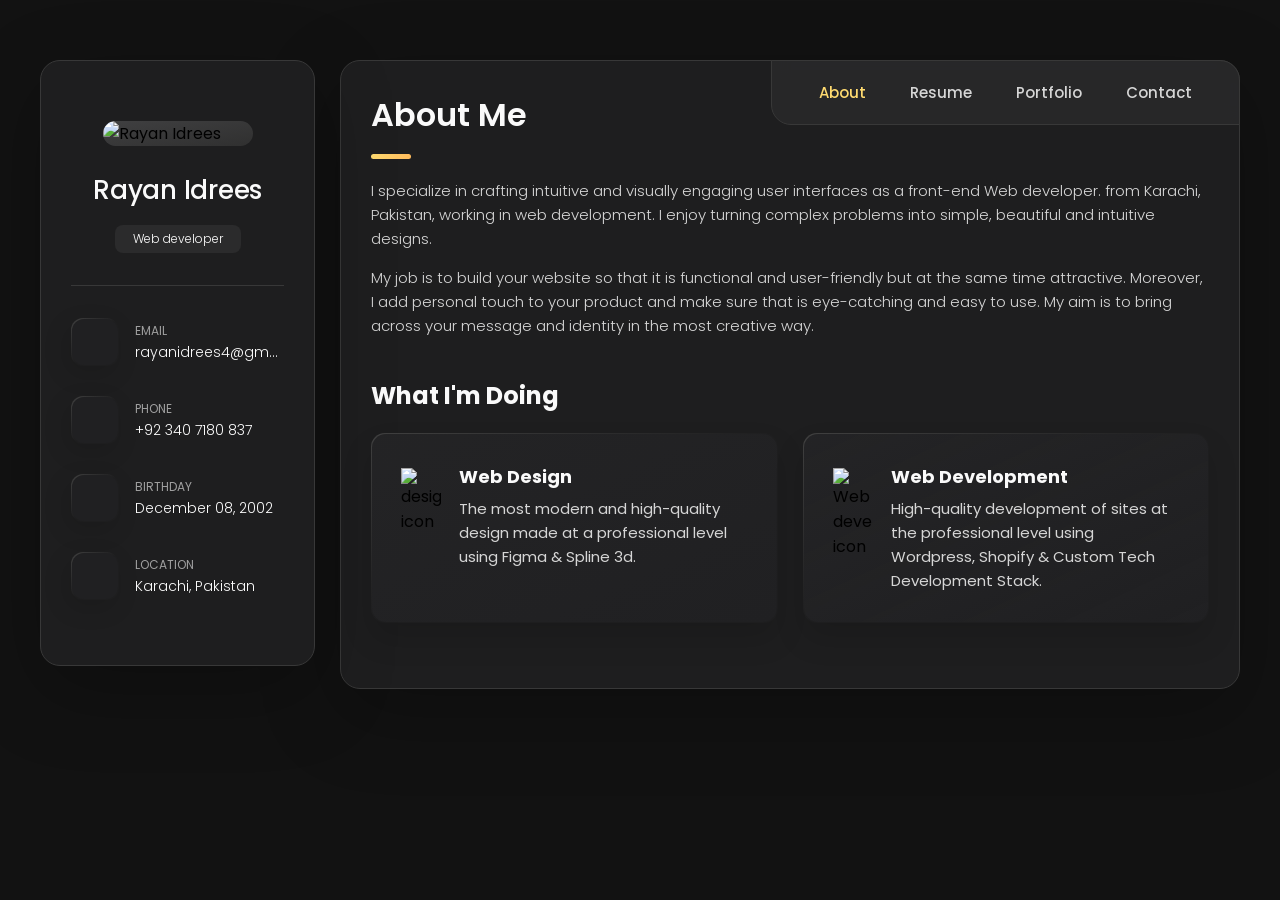
==== index.html @ e0f3e8d3 "first commit" ====
<!DOCTYPE html>
<html lang="en">

<head>
  <meta charset="UTF-8">
  <meta http-equiv="X-UA-Compatible" content="IE=edge">
  <meta name="viewport" content="width=device-width, initial-scale=1.0">
  <title>Rayan's Portfolio</title>

  <!--
    - favicon
  -->
  <link rel="shortcut icon" href="assets/images/logo.svg" type="image/x-icon">

  <!--
    - custom css link
  -->
  <link rel="stylesheet" href="./assets/css/style.css">

  <!--
    - google font link
  -->
  <link rel="preconnect" href="https://fonts.googleapis.com">
  <link rel="preconnect" href="https://fonts.gstatic.com" crossorigin>
  <link href="https://fonts.googleapis.com/css2?family=Poppins:wght@300;400;500;600&display=swap" rel="stylesheet">
</head>

<body>

  <!--
    - #MAIN
  -->

  <main>

    <!--
      - #SIDEBAR
    -->

    <aside class="sidebar" data-sidebar>

      <div class="sidebar-info">

        <figure class="avatar-box">
          <img src="portfolio-images/Profile.jpg" alt="Rayan Idrees" width="80">
        </figure>

        <div class="info-content">
          <h1 class="name" title="Richard hanrick">Rayan Idrees</h1>

          <p class="title">Web developer</p>
        </div>

        <button class="info_more-btn" data-sidebar-btn>
          <span>Show Contacts</span>

          <ion-icon name="chevron-down"></ion-icon>
        </button>

      </div>

      <div class="sidebar-info_more">

        <div class="separator"></div>

        <ul class="contacts-list">

          <li class="contact-item">

            <div class="icon-box">
              <ion-icon name="mail-outline"></ion-icon>
            </div>

            <div class="contact-info">
              <p class="contact-title">Email</p>

              <a href="mailto:rayanidrees4gmail.com" class="contact-link">rayanidrees4@gmail.com</a>
            </div>

          </li>

          <li class="contact-item">

            <div class="icon-box">
              <ion-icon name="phone-portrait-outline"></ion-icon>
            </div>

            <div class="contact-info">
              <p class="contact-title">Phone</p>

              <a href="tel:+923407180837" class="contact-link">+92 340 7180 837</a>
            </div>

          </li>

          <li class="contact-item">

            <div class="icon-box">
              <ion-icon name="calendar-outline"></ion-icon>
            </div>

            <div class="contact-info">
              <p class="contact-title">Birthday</p>

              <time datetime="2002-12-08">December 08, 2002</time>
            </div>

          </li>

          <li class="contact-item">

            <div class="icon-box">
              <ion-icon name="location-outline"></ion-icon>
            </div>

            <div class="contact-info">
              <p class="contact-title">Location</p>

              <address>Karachi, Pakistan</address>
            </div>

          </li>

        </ul>

        <div class="separator"></div>

        <ul class="social-list">

          <li class="social-item">
            <a href="www.linkedin.com/in/rayan-idrees-435a56219" class="social-link">
              <ion-icon name="logo-Linkedin"></ion-icon>
            </a>
          </li>

          <!-- <li class="social-item">
            <a href="#" class="social-link">
              <ion-icon name="logo-twitter"></ion-icon>
            </a>
          </li>

          <li class="social-item">
            <a href="#" class="social-link">
              <ion-icon name="logo-instagram"></ion-icon>
            </a>
          </li> -->

        </ul>

      </div>

    </aside>





    <!--
      - #main-content
    -->

    <div class="main-content">

      <!--
        - #NAVBAR
      -->

      <nav class="navbar">

        <ul class="navbar-list">

          <li class="navbar-item">
            <button class="navbar-link  active" data-nav-link>About</button>
          </li>

          <li class="navbar-item">
            <button class="navbar-link" data-nav-link>Resume</button>
          </li>

          <li class="navbar-item">
            <button class="navbar-link" data-nav-link>Portfolio</button>
          </li>

          <!-- <li class="navbar-item">
            <button class="navbar-link" data-nav-link>Blog</button>
          </li> -->

          <li class="navbar-item">
            <button class="navbar-link" data-nav-link>Contact</button>
          </li>

        </ul>

      </nav>





      <!--
        - #ABOUT
      -->

      <article class="about  active" data-page="about">

        <header>
          <h2 class="h2 article-title">About me</h2>
        </header>

        <section class="about-text">
          <p>
            I specialize in crafting intuitive and visually engaging user interfaces as a front-end Web developer. from Karachi, Pakistan, working in web development.
            I enjoy
            turning complex problems into simple, beautiful and intuitive designs.
          </p>

          <p>
            My job is to build your website so that it is functional and user-friendly but at the same time attractive.
            Moreover, I
            add personal touch to your product and make sure that is eye-catching and easy to use. My aim is to bring
            across your
            message and identity in the most creative way.
          </p>
        </section>


        <!--
          - service
        -->

        <section class="service">

          <h3 class="h3 service-title">What i'm doing</h3>

          <ul class="service-list">

            <li class="service-item">

              <div class="service-icon-box">
                <img src="./assets/images/icon-design.svg
                " alt="design icon" width="40">
              </div>

              <div class="service-content-box">
                <h4 class="h4 service-item-title">Web design</h4>

                <p class="service-item-text">
                  The most modern and high-quality design made at a professional level using Figma & Spline 3d.
                </p>
              </div>

            </li>

            <li class="service-item">

              <div class="service-icon-box">
                <img src="./assets/images/icon-dev.svg" alt="Web development icon" width="40">
              </div>

              <div class="service-content-box">
                <h4 class="h4 service-item-title">Web development</h4>

                <p class="service-item-text">
                  High-quality development of sites at the professional level using Wordpress, Shopify & Custom Tech Development Stack.
                </p>
              </div>

            </li>

            <li class="service-item" id="service-1">

              <div class="service-icon-box">
                <img src="./assets/images/icon-app.svg" alt="mobile app icon" width="40">
              </div>

              <div class="service-content-box">
                <h4 class="h4 service-item-title">Mobile apps</h4>

                <p class="service-item-text">
                  Professional development of applications for iOS and Android.
                </p>
              </div>

            </li>

            <li class="service-item" id="service-2">

              <div class="service-icon-box">
                <img src="./assets/images/icon-photo.svg" alt="camera icon" width="40">
              </div>

              <div class="service-content-box">
                <h4 class="h4 service-item-title">Photography</h4>

                <p class="service-item-text">
                  I make high-quality photos of any category at a professional level.
                </p>
              </div>

            </li>

          </ul>

        </section>


        <!--
          - testimonials
        -->

        <section class="testimonials" id="testimonials">

          <h3 class="h3 testimonials-title">Testimonials</h3>

          <ul class="testimonials-list has-scrollbar">

            <li class="testimonials-item">
              <div class="content-card" data-testimonials-item>

                <figure class="testimonials-avatar-box">
                  <img src="./assets/images/avatar-1.png" alt="Daniel lewis" width="60" data-testimonials-avatar>
                </figure>

                <h4 class="h4 testimonials-item-title" data-testimonials-title>Daniel lewis</h4>

                <div class="testimonials-text" data-testimonials-text>
                  <p>
                    Richard was hired to create a corporate identity. We were very pleased with the work done. She has a
                    lot of experience
                    and is very concerned about the needs of client. Lorem ipsum dolor sit amet, ullamcous cididt
                    consectetur adipiscing
                    elit, seds do et eiusmod tempor incididunt ut laborels dolore magnarels alia.
                  </p>
                </div>

              </div>
            </li>

            <li class="testimonials-item">
              <div class="content-card" data-testimonials-item>

                <figure class="testimonials-avatar-box">
                  <img src="./assets/images/avatar-2.png" alt="Jessica miller" width="60" data-testimonials-avatar>
                </figure>

                <h4 class="h4 testimonials-item-title" data-testimonials-title>Jessica miller</h4>

                <div class="testimonials-text" data-testimonials-text>
                  <p>
                    Richard was hired to create a corporate identity. We were very pleased with the work done. She has a
                    lot of experience
                    and is very concerned about the needs of client. Lorem ipsum dolor sit amet, ullamcous cididt
                    consectetur adipiscing
                    elit, seds do et eiusmod tempor incididunt ut laborels dolore magnarels alia.
                  </p>
                </div>

              </div>
            </li>

            <li class="testimonials-item">
              <div class="content-card" data-testimonials-item>

                <figure class="testimonials-avatar-box">
                  <img src="./assets/images/avatar-3.png" alt="Emily evans" width="60" data-testimonials-avatar>
                </figure>

                <h4 class="h4 testimonials-item-title" data-testimonials-title>Emily evans</h4>

                <div class="testimonials-text" data-testimonials-text>
                  <p>
                    Richard was hired to create a corporate identity. We were very pleased with the work done. She has a
                    lot of experience
                    and is very concerned about the needs of client. Lorem ipsum dolor sit amet, ullamcous cididt
                    consectetur adipiscing
                    elit, seds do et eiusmod tempor incididunt ut laborels dolore magnarels alia.
                  </p>
                </div>

              </div>
            </li>

            <li class="testimonials-item">
              <div class="content-card" data-testimonials-item>

                <figure class="testimonials-avatar-box">
                  <img src="./assets/images/avatar-4.png" alt="Henry william" width="60" data-testimonials-avatar>
                </figure>

                <h4 class="h4 testimonials-item-title" data-testimonials-title>Henry william</h4>

                <div class="testimonials-text" data-testimonials-text>
                  <p>
                    Richard was hired to create a corporate identity. We were very pleased with the work done. She has a
                    lot of experience
                    and is very concerned about the needs of client. Lorem ipsum dolor sit amet, ullamcous cididt
                    consectetur adipiscing
                    elit, seds do et eiusmod tempor incididunt ut laborels dolore magnarels alia.
                  </p>
                </div>

              </div>
            </li>

          </ul>

        </section>


        <!--
          - testimonials modal
        -->

        <div class="modal-container" data-modal-container>

          <div class="overlay" data-overlay></div>

          <section class="testimonials-modal">

            <button class="modal-close-btn" data-modal-close-btn>
              <ion-icon name="close-outline"></ion-icon>
            </button>

            <div class="modal-img-wrapper">
              <figure class="modal-avatar-box">
                <img src="./assets/images/avatar-1.png" alt="Daniel lewis" width="80" data-modal-img>
              </figure>

              <img src="./assets/images/icon-quote.svg" alt="quote icon">
            </div>

            <div class="modal-content">

              <h4 class="h3 modal-title" data-modal-title>Daniel lewis</h4>

              <time datetime="2021-06-14">14 June, 2021</time>

              <div data-modal-text>
                <p>
                  Richard was hired to create a corporate identity. We were very pleased with the work done. She has a
                  lot of experience
                  and is very concerned about the needs of client. Lorem ipsum dolor sit amet, ullamcous cididt
                  consectetur adipiscing
                  elit, seds do et eiusmod tempor incididunt ut laborels dolore magnarels alia.
                </p>
              </div>

            </div>

          </section>

        </div>


        <!--
          - clients
        -->

        <section class="clients" id="clients">

          <h3 class="h3 clients-title">Clients</h3>

          <ul class="clients-list has-scrollbar">

            <li class="clients-item">
              <a href="#">
                <img src="./assets/images/logo-1-color.png" alt="client logo">
              </a>
            </li>

            <li class="clients-item">
              <a href="#">
                <img src="./assets/images/logo-2-color.png" alt="client logo">
              </a>
            </li>

            <li class="clients-item">
              <a href="#">
                <img src="./assets/images/logo-3-color.png" alt="client logo">
              </a>
            </li>

            <li class="clients-item">
              <a href="#">
                <img src="./assets/images/logo-4-color.png" alt="client logo">
              </a>
            </li>

            <li class="clients-item">
              <a href="#">
                <img src="./assets/images/logo-5-color.png" alt="client logo">
              </a>
            </li>

            <li class="clients-item">
              <a href="#">
                <img src="./assets/images/logo-6-color.png" alt="client logo">
              </a>
            </li>

          </ul>

        </section>

      </article>





      <!--
        - #RESUME
      -->

      <article class="resume" data-page="resume">

        <header>
          <h2 class="h2 article-title">Resume</h2>
        </header>

        <section class="timeline">

          <div class="title-wrapper">
            <div class="icon-box">
              <ion-icon name="book-outline"></ion-icon>
            </div>

            <h3 class="h3">Education</h3>
          </div>

          <ol class="timeline-list">

            <li class="timeline-item">

              <h4 class="h4 timeline-item-title">Aligarh Institute of Technology</h4>

              <span>2020 — 2023</span>

              <p class="timeline-text">
                Associate Degree in Software Engineering
              </p>

            </li>

            <li class="timeline-item">

              <h4 class="h4 timeline-item-title">Smart College</h4>

              <span>2017 — 2019</span>

              <p class="timeline-text">
                Intermediate in Engineering
              </p>

            </li>

         

          </ol>

        </section>

        <section class="timeline">

          <div class="title-wrapper">
            <div class="icon-box">
              <ion-icon name="book-outline"></ion-icon>
            </div>

            <h3 class="h3">Experience</h3>
          </div>

          <ol class="timeline-list">

            <li class="timeline-item">

              <h4 class="h4 timeline-item-title">Zonetiks | Wordpress Developer</h4>

              <span>2023 — Present</span>

              <p class="timeline-text">
                Acquired proficiency in WordPress & SEO <br/>
                Functionality and maintain high-quality standards. <br/>
                Ensure websites are mobile-friendly <br/>
                Optimize website speed and performance
              </p>

            </li>

            <li class="timeline-item">

              <h4 class="h4 timeline-item-title">Lime Software Logics | Front End Developer</h4>

              <span>2023 — 2023</span>

              <p class="timeline-text">
                Acquired proficiency in WordPress and Elementor. <br/>
                Collaborated closely with the QA team to verify website <br/>
                functionality and maintain high-quality standards. <br/>
                Worked with dynamic and diverse development team
              </p>

            </li>

            <li class="timeline-item">

              <h4 class="h4 timeline-item-title">Saazsol | Front End Developer</h4>

              <span>2022 — 2023</span>

              <p class="timeline-text">
                Worked alongside a talented team to develop visually  <br/>
                captivating and intuitive websites and applications.  <br/>
                Transformed designs into streamlined, high-performance  <br/>
                code using HTML, CSS, JavaScript, and necessary
                frameworks/libraries to expedite production.
              </p>

            </li>

          </ol>

        </section>

        <section class="skill">

          <h3 class="h3 skills-title">My skills</h3>

          <ul class="skills-list content-card">

         


            <li class="skills-item">

              <div class="title-wrapper">
                <h5 class="h5">Custom Development</h5>
                <data value="70">70%</data>
              </div>

              <div class="skill-progress-bg">
                <div class="skill-progress-fill" style="width: 70%;"></div>
              </div>

            </li>

            <li class="skills-item">

              <div class="title-wrapper">
                <h5 class="h5">WordPress</h5>
                <data value="90">90%</data>
              </div>

              <div class="skill-progress-bg">
                <div class="skill-progress-fill" style="width: 90%;"></div>
              </div>

            </li>

            <li class="skills-item">

              <div class="title-wrapper">
                <h5 class="h5">Web design</h5>
                <data value="80">80%</data>
              </div>

              <div class="skill-progress-bg">
                <div class="skill-progress-fill" style="width: 80%;"></div>
              </div>

            </li>

          </ul>

        </section>

      </article>





      <!--
        - #PORTFOLIO
      -->

      <article class="portfolio" data-page="portfolio">

        <header>
          <h2 class="h2 article-title">Portfolio</h2>
        </header>

        <section class="projects">

          <ul class="filter-list">

            <li class="filter-item">
              <button  data-filter-btn>All</button>
            </li>

            <li class="filter-item">
              <button data-filter-btn>Web design</button>
            </li>

            <li class="filter-item">
              <button data-filter-btn>Game development</button>
            </li>

            <li class="filter-item">
              <button class="active" data-filter-btn>Web development</button>
            </li>

          </ul>

          <div class="filter-select-box">

            <button class="filter-select" data-select>

              <div class="select-value" data-selecct-value>Select category</div>

              <div class="select-icon">
                <ion-icon name="chevron-down"></ion-icon>
              </div>

            </button>

            <ul class="select-list">

              <li class="select-item">
                <button data-select-item>All</button>
              </li>

              <li class="select-item">
                <button data-select-item>Web design</button>
              </li>

              <li class="select-item">
                <button data-select-item>Game development</button>
              </li>

              <li class="select-item">
                <button data-select-item>Web development</button>
              </li>

            </ul>

          </div>

          <ul class="project-list">

            <li class="project-item  active" data-filter-item data-category="web development">
              <a href="https://nexhome.ae/">

                <figure class="project-img">
                  <div class="project-item-icon-box">
                    <ion-icon name="eye-outline"></ion-icon>
                  </div>

                  <img src="portfolio-images/Nexhome.png" alt="Real Estate" loading="lazy">
                </figure>

                <h3 class="project-title">Nex Home</h3>

                <p class="project-category">Web development</p>

              </a>
            </li>

            <li class="project-item  active" data-filter-item data-category="web development">
              <a href="https://www.whyislam.org">

                <figure class="project-img">
                  <div class="project-item-icon-box">
                    <ion-icon name="eye-outline"></ion-icon>
                  </div>

                  <img src="portfolio-images/WhyIslam.png" alt="Why Islam" loading="lazy">
                </figure>

                <h3 class="project-title">WhyIslam</h3>

                <p class="project-category">Web development</p>

              </a>
            </li>

            <li class="project-item  active" data-filter-item data-category="web development">
              <a href="https://bestechme.com/">

                <figure class="project-img">
                  <div class="project-item-icon-box">
                    <ion-icon name="eye-outline"></ion-icon>
                  </div>

                  <img src="portfolio-images/Bestechme.png" alt="Import Export" loading="lazy">
                </figure>

                <h3 class="project-title">Bestechme</h3>

                <p class="project-category">Web development</p>

              </a>
            </li>

            <li class="project-item  active" data-filter-item data-category="web development">
              <a href="https://sentiahealthcare.com.au/">

                <figure class="project-img">
                  <div class="project-item-icon-box">
                    <ion-icon name="eye-outline"></ion-icon>
                  </div>

                  <img src="portfolio-images/SentiaHealthCare.png" alt="Health Care" loading="lazy">
                </figure>

                <h3 class="project-title">SentiaHealthCare</h3>

                <p class="project-category">Web development</p>

              </a>
            </li>

            
            <li class="project-item  active" data-filter-item data-category="web development">
              <a href="https://whitecoraloffshore.ca/">

                <figure class="project-img">
                  <div class="project-item-icon-box">
                    <ion-icon name="eye-outline"></ion-icon>
                  </div>

                  <img src="portfolio-images/WhiteCoralOffShore.png" alt="Ship" loading="lazy">
                </figure>

                <h3 class="project-title">WhiteCoralOffShore</h3>

                <p class="project-category">Web development</p>

              </a>
            </li>




            <li class="project-item  active" data-filter-item data-category="web development">
              <a href="https://www.losco.mx/">

                <figure class="project-img">
                  <div class="project-item-icon-box">
                    <ion-icon name="eye-outline"></ion-icon>
                  </div>

                  <img src="portfolio-images/Losco.png" alt="Construction" loading="lazy">
                </figure>

                <h3 class="project-title">Losco Construction</h3>

                <p class="project-category">Web development</p>

              </a>
            </li>

            <li class="project-item  active" data-filter-item data-category="web development">
              <a href="https://vigiliaglobal.com">

                <figure class="project-img">
                  <div class="project-item-icon-box">
                    <ion-icon name="eye-outline"></ion-icon>
                  </div>

                  <img src="portfolio-images/VigiliaGlobal.png" alt="Security" loading="lazy">
                </figure>

                <h3 class="project-title">Vigilia Global</h3>

                <p class="project-category">Web developement</p>

              </a>
            </li>

            <li class="project-item  active" data-filter-item data-category="web development">
              <a href="https://try1.ca/">

                <figure class="project-img">
                  <div class="project-item-icon-box">
                    <ion-icon name="eye-outline"></ion-icon>
                  </div>

                  <img src="portfolio-images/Try1.png" alt="Car Rental" loading="lazy">
                </figure>

                <h3 class="project-title">Try1 Rental</h3>

                <p class="project-category">Web developement</p>

              </a>
            </li>

            <li class="project-item  active" data-filter-item data-category="web development">
              <a href="https://sageaccountant.com.au/">

                <figure class="project-img">
                  <div class="project-item-icon-box">
                    <ion-icon name="eye-outline"></ion-icon>
                  </div>

                  <img src="portfolio-images/SageAccountant.png" alt="Accountant" loading="lazy">
                </figure>

                <h3 class="project-title">SageAccountant</h3>

                <p class="project-category">Web developement</p>

              </a>
            </li>

            <li class="project-item  active" data-filter-item data-category="web development">
              <a href="https://sageaccountant.com.au/">

                <figure class="project-img">
                  <div class="project-item-icon-box">
                    <ion-icon name="eye-outline"></ion-icon>
                  </div>

                  <img src="portfolio-images/SageAccountant.png" alt="Accountant" loading="lazy">
                </figure>

                <h3 class="project-title">SageAccountant</h3>

                <p class="project-category">Web developement</p>

              </a>
            </li>

            <li class="project-item" data-filter-item data-category="game development">
              <a href="#">

                <figure class="project-img">
                  <div class="project-item-icon-box">
                    <ion-icon name="eye-outline"></ion-icon>
                  </div>

                  <img src="portfolio-images/Pacman.png" alt="Construction" loading="lazy">
                </figure>

                <h3 class="project-title">Pokemon</h3>

                <p class="project-category">Game Development</p>

              </a>
            </li>



            <li class="project-item  " data-filter-item data-category="web design">
              <a href="https://www.figma.com/design/BP6tUWJ20KIRo860Ws5VWV/LOSCO-Website-Delivery?node-id=0-1&t=pmrFkaRk0PMYDcnE-1">

                <figure class="project-img">
                  <div class="project-item-icon-box">
                    <ion-icon name="eye-outline"></ion-icon>
                  </div>

                  <img src="portfolio-images/Losco.png" alt="Construction" loading="lazy">
                </figure>

                <h3 class="project-title">Losco Construction</h3>

                <p class="project-category">Web design</p>

              </a>
            </li>

            <li class="project-item  " data-filter-item data-category="web design">
              <a href="https://www.figma.com/design/MzNbGiRIUFI4uLqESOeqpR/Nexhome?node-id=0-1&t=xyGLNqeL2njmG1k6-1">

                <figure class="project-img">
                  <div class="project-item-icon-box">
                    <ion-icon name="eye-outline"></ion-icon>
                  </div>

                  <img src="portfolio-images/Nexhome.png" alt="nexhome" loading="lazy">
                </figure>

                <h3 class="project-title">Nex Home</h3>

                <p class="project-category">Web design</p>

              </a>
            </li>
            
            <li class="project-item  " data-filter-item data-category="web design">
              <a href="https://www.figma.com/design/eq0nZEd9q94JBDRDPchfcn/skin-care?node-id=0-1&t=7MlUJvxGSeiYOE7c-1">

                <figure class="project-img">
                  <div class="project-item-icon-box">
                    <ion-icon name="eye-outline"></ion-icon>
                  </div>

                  <img src="portfolio-images/SkinCare.png" alt="SkinCare" loading="lazy">
                </figure>

                <h3 class="project-title">Skin Care</h3>

                <p class="project-category">Web design</p>

              </a>
            </li>

          


          </ul>

        </section>

      </article>





      <!--
        - #BLOG
      -->

      <!-- <article class="blog" data-page="blog">

        <header>
          <h2 class="h2 article-title">Blog</h2>
        </header>

        <section class="blog-posts">

          <ul class="blog-posts-list">

            <li class="blog-post-item">
              <a href="#">

                <figure class="blog-banner-box">
                  <img src="./assets/images/blog-1.jpg" alt="Design conferences in 2022" loading="lazy">
                </figure>

                <div class="blog-content">

                  <div class="blog-meta">
                    <p class="blog-category">Design</p>

                    <span class="dot"></span>

                    <time datetime="2022-02-23">Fab 23, 2022</time>
                  </div>

                  <h3 class="h3 blog-item-title">Design conferences in 2022</h3>

                  <p class="blog-text">
                    Veritatis et quasi architecto beatae vitae dicta sunt, explicabo.
                  </p>

                </div>

              </a>
            </li>

            <li class="blog-post-item">
              <a href="#">

                <figure class="blog-banner-box">
                  <img src="./assets/images/blog-2.jpg" alt="Best fonts every designer" loading="lazy">
                </figure>

                <div class="blog-content">

                  <div class="blog-meta">
                    <p class="blog-category">Design</p>

                    <span class="dot"></span>

                    <time datetime="2022-02-23">Fab 23, 2022</time>
                  </div>

                  <h3 class="h3 blog-item-title">Best fonts every designer</h3>

                  <p class="blog-text">
                    Sed ut perspiciatis, nam libero tempore, cum soluta nobis est eligendi.
                  </p>

                </div>

              </a>
            </li>

            <li class="blog-post-item">
              <a href="#">

                <figure class="blog-banner-box">
                  <img src="./assets/images/blog-3.jpg" alt="Design digest #80" loading="lazy">
                </figure>

                <div class="blog-content">

                  <div class="blog-meta">
                    <p class="blog-category">Design</p>

                    <span class="dot"></span>

                    <time datetime="2022-02-23">Fab 23, 2022</time>
                  </div>

                  <h3 class="h3 blog-item-title">Design digest #80</h3>

                  <p class="blog-text">
                    Excepteur sint occaecat cupidatat no proident, quis nostrum exercitationem ullam corporis suscipit.
                  </p>

                </div>

              </a>
            </li>

            <li class="blog-post-item">
              <a href="#">

                <figure class="blog-banner-box">
                  <img src="./assets/images/blog-4.jpg" alt="UI interactions of the week" loading="lazy">
                </figure>

                <div class="blog-content">

                  <div class="blog-meta">
                    <p class="blog-category">Design</p>

                    <span class="dot"></span>

                    <time datetime="2022-02-23">Fab 23, 2022</time>
                  </div>

                  <h3 class="h3 blog-item-title">UI interactions of the week</h3>

                  <p class="blog-text">
                    Enim ad minim veniam, consectetur adipiscing elit, quis nostrud exercitation ullamco laboris nisi.
                  </p>

                </div>

              </a>
            </li>

            <li class="blog-post-item">
              <a href="#">

                <figure class="blog-banner-box">
                  <img src="./assets/images/blog-5.jpg" alt="The forgotten art of spacing" loading="lazy">
                </figure>

                <div class="blog-content">

                  <div class="blog-meta">
                    <p class="blog-category">Design</p>

                    <span class="dot"></span>

                    <time datetime="2022-02-23">Fab 23, 2022</time>
                  </div>

                  <h3 class="h3 blog-item-title">The forgotten art of spacing</h3>

                  <p class="blog-text">
                    Maxime placeat, sed do eiusmod tempor incididunt ut labore et dolore magna aliqua.
                  </p>

                </div>

              </a>
            </li>

            <li class="blog-post-item">
              <a href="#">

                <figure class="blog-banner-box">
                  <img src="./assets/images/blog-6.jpg" alt="Design digest #79" loading="lazy">
                </figure>

                <div class="blog-content">

                  <div class="blog-meta">
                    <p class="blog-category">Design</p>

                    <span class="dot"></span>

                    <time datetime="2022-02-23">Fab 23, 2022</time>
                  </div>

                  <h3 class="h3 blog-item-title">Design digest #79</h3>

                  <p class="blog-text">
                    Optio cumque nihil impedit uo minus quod maxime placeat, velit esse cillum.
                  </p>

                </div>

              </a>
            </li>

          </ul>

        </section>

      </article> -->





      <!--
        - #CONTACT
      -->

      <article class="contact" data-page="contact">

        <header>
          <h2 class="h2 article-title">Contact</h2>
        </header>

        <section class="mapbox" data-mapbox>
          <figure>
            <iframe
              src="https://maps.google.com/maps?width=400&amp;height=300&amp;hl=en&amp;q=Gulistan%20e%20jauhar%20block-17,%20Pakistan%20+(My%20Business%20Name)&amp;t=&amp;z=14&amp;ie=UTF8&amp;iwloc=B&amp;output=embed"
              width="400" height="300" loading="lazy"></iframe>
          </figure>
          
        </section>

        <section class="contact-form">

          <h3 class="h3 form-title">Contact Form</h3>

          <form action="#" class="form" data-form>

            <div class="input-wrapper">
              <input type="text" name="fullname" class="form-input" placeholder="Full name" required data-form-input>

              <input type="email" name="email" class="form-input" placeholder="Email address" required data-form-input>
            </div>

            <textarea name="message" class="form-input" placeholder="Your Message" required data-form-input></textarea>

            <button class="form-btn" type="submit" disabled data-form-btn>
              <ion-icon name="paper-plane"></ion-icon>
              <span>Send Message</span>
            </button>

          </form>

        </section>

      </article>

    </div>

  </main>






  <!--
    - custom js link
  -->
  <script src="./assets/js/script.js"></script>

  <!--
    - ionicon link
  -->
  <script type="module" src="https://unpkg.com/ionicons@5.5.2/dist/ionicons/ionicons.esm.js"></script>
  <script nomodule src="https://unpkg.com/ionicons@5.5.2/dist/ionicons/ionicons.js"></script>

</body>

</html>
---- assets/css/style.css ----
/*-----------------------------------*\
  #style.css
\*-----------------------------------*/


/**
 * copyright 2022 @codewithsadee
 */





/*-----------------------------------*\
  #CUSTOM PROPERTY
\*-----------------------------------*/

:root {

  /**
   * colors
   */

  /* gradient */

  --bg-gradient-onyx: linear-gradient(
    to bottom right, 
    hsl(240, 1%, 25%) 3%, 
    hsl(0, 0%, 19%) 97%
  );
  --bg-gradient-jet: linear-gradient(
    to bottom right, 
    hsla(240, 1%, 18%, 0.251) 0%, 
    hsla(240, 2%, 11%, 0) 100%
  ), hsl(240, 2%, 13%);
  --bg-gradient-yellow-1: linear-gradient(
    to bottom right, 
    hsl(45, 100%, 71%) 0%, 
    hsla(36, 100%, 69%, 0) 50%
  );
  --bg-gradient-yellow-2: linear-gradient(
    135deg, 
    hsla(45, 100%, 71%, 0.251) 0%, 
    hsla(35, 100%, 68%, 0) 59.86%
  ), hsl(240, 2%, 13%);
  --border-gradient-onyx: linear-gradient(
    to bottom right, 
    hsl(0, 0%, 25%) 0%, 
    hsla(0, 0%, 25%, 0) 50%
  );
  --text-gradient-yellow: linear-gradient(
    to right, 
    hsl(45, 100%, 72%), 
    hsl(35, 100%, 68%)
  );

  /* solid */

  --jet: hsl(0, 0%, 22%);
  --onyx: hsl(240, 1%, 17%);
  --eerie-black-1: hsl(240, 2%, 13%);
  --eerie-black-2: hsl(240, 2%, 12%);
  --smoky-black: hsl(0, 0%, 7%);
  --white-1: hsl(0, 0%, 100%);
  --white-2: hsl(0, 0%, 98%);
  --orange-yellow-crayola: hsl(45, 100%, 72%);
  --vegas-gold: hsl(45, 54%, 58%);
  --light-gray: hsl(0, 0%, 84%);
  --light-gray-70: hsla(0, 0%, 84%, 0.7);
  --bittersweet-shimmer: hsl(0, 43%, 51%);

  /**
   * typography
   */

  /* font-family */
  --ff-poppins: 'Poppins', sans-serif;

  /* font-size */
  --fs-1: 24px;
  --fs-2: 18px;
  --fs-3: 17px;
  --fs-4: 16px;
  --fs-5: 15px;
  --fs-6: 14px;
  --fs-7: 13px;
  --fs-8: 11px;

  /* font-weight */
  --fw-300: 300;
  --fw-400: 400;
  --fw-500: 500;
  --fw-600: 600;

  /**
   * shadow
   */
  
  --shadow-1: -4px 8px 24px hsla(0, 0%, 0%, 0.25);
  --shadow-2: 0 16px 30px hsla(0, 0%, 0%, 0.25);
  --shadow-3: 0 16px 40px hsla(0, 0%, 0%, 0.25);
  --shadow-4: 0 25px 50px hsla(0, 0%, 0%, 0.15);
  --shadow-5: 0 24px 80px hsla(0, 0%, 0%, 0.25);

  /**
   * transition
   */

  --transition-1: 0.25s ease;
  --transition-2: 0.5s ease-in-out;

}





/*-----------------------------------*\
  #RESET
\*-----------------------------------*/

*, *::before, *::after {
  margin: 0;
  padding: 0;
  box-sizing: border-box;
}

a { text-decoration: none; }

li { list-style: none; }

img, ion-icon, a, button, time, span { display: block; }

button {
  font: inherit;
  background: none;
  border: none;
  text-align: left;
  cursor: pointer;
}

input, textarea {
  display: block;
  width: 100%;
  background: none;
  font: inherit;
}

::selection {
  background: var(--orange-yellow-crayola);
  color: var(--smoky-black);
}

:focus { outline-color: var(--orange-yellow-crayola); }

html { font-family: var(--ff-poppins); }

body { background: var(--smoky-black); }





/*-----------------------------------*\
  #REUSED STYLE
\*-----------------------------------*/

.sidebar,
article {
  background: var(--eerie-black-2);
  border: 1px solid var(--jet);
  border-radius: 20px;
  padding: 15px;
  box-shadow: var(--shadow-1);
  z-index: 1;
}

.separator {
  width: 100%;
  height: 1px;
  background: var(--jet);
  margin: 16px 0;
}

.icon-box {
  position: relative;
  background: var(--border-gradient-onyx);
  width: 30px;
  height: 30px;
  border-radius: 8px;
  display: flex;
  justify-content: center;
  align-items: center;
  font-size: 16px;
  color: var(--orange-yellow-crayola);
  box-shadow: var(--shadow-1);
  z-index: 1;
}

.icon-box::before {
  content: "";
  position: absolute;
  inset: 1px;
  background: var(--eerie-black-1);
  border-radius: inherit;
  z-index: -1;
}

.icon-box ion-icon { --ionicon-stroke-width: 35px; }

article { display: none; }

article.active {
  display: block;
  animation: fade 0.5s ease backwards;
}

@keyframes fade {
  0% { opacity: 0; }
  100% { opacity: 1; }
}

.h2,
.h3,
.h4,
.h5 {
  color: var(--white-2);
  text-transform: capitalize;
}

.h2 { font-size: var(--fs-1); }

.h3 { font-size: var(--fs-2); }

.h4 { font-size: var(--fs-4); }

.h5 {
  font-size: var(--fs-7);
  font-weight: var(--fw-500);
}

.article-title {
  position: relative;
  padding-bottom: 7px;
}

.article-title::after {
  content: "";
  position: absolute;
  bottom: 0;
  left: 0;
  width: 30px;
  height: 3px;
  background: var(--text-gradient-yellow);
  border-radius: 3px;
}

.has-scrollbar::-webkit-scrollbar {
  width: 5px; /* for vertical scrollbar */
  height: 5px; /* for horizontal scrollbar */
}

.has-scrollbar::-webkit-scrollbar-track {
  background: var(--onyx);
  border-radius: 5px;
}

.has-scrollbar::-webkit-scrollbar-thumb {
  background: var(--orange-yellow-crayola);
  border-radius: 5px;
}

.has-scrollbar::-webkit-scrollbar-button { width: 20px; }

.content-card {
  position: relative;
  background: var(--border-gradient-onyx);
  padding: 15px;
  padding-top: 45px;
  border-radius: 14px;
  box-shadow: var(--shadow-2);
  cursor: pointer;
  z-index: 1;
}

.content-card::before {
  content: "";
  position: absolute;
  inset: 1px;
  background: var(--bg-gradient-jet);
  border-radius: inherit;
  z-index: -1;
}





/*-----------------------------------*\
  #MAIN
\*-----------------------------------*/

main {
  margin: 15px 12px;
  margin-bottom: 75px;
  min-width: 259px;
}





/*-----------------------------------*\
  #SIDEBAR
\*-----------------------------------*/

.sidebar {
  margin-bottom: 15px;
  max-height: 112px;
  overflow: hidden;
  transition: var(--transition-2);
}

.sidebar.active { max-height: 405px; }

.sidebar-info {
  position: relative;
  display: flex;
  justify-content: flex-start;
  align-items: center;
  gap: 15px;
}

.avatar-box {
  background: var(--bg-gradient-onyx);
  border-radius: 20px;
}

.info-content .name {
  color: var(--white-2);
  font-size: var(--fs-3);
  font-weight: var(--fw-500);
  letter-spacing: -0.25px;
  margin-bottom: 10px;
}

.info-content .title {
  color: var(--white-1);
  background: var(--onyx);
  font-size: var(--fs-8);
  font-weight: var(--fw-300);
  width: max-content;
  padding: 3px 12px;
  border-radius: 8px;
}

.info_more-btn {
  position: absolute;
  top: -15px;
  right: -15px;
  border-radius: 0 15px;
  font-size: 13px;
  color: var(--orange-yellow-crayola);
  background: var(--border-gradient-onyx);
  padding: 10px;
  box-shadow: var(--shadow-2);
  transition: var(--transition-1);
  z-index: 1;
}

.info_more-btn::before {
  content: "";
  position: absolute;
  inset: 1px;
  border-radius: inherit;
  background: var(--bg-gradient-jet);
  transition: var(--transition-1);
  z-index: -1;
}

.info_more-btn:hover,
.info_more-btn:focus { background: var(--bg-gradient-yellow-1); }

.info_more-btn:hover::before,
.info_more-btn:focus::before { background: var(--bg-gradient-yellow-2); }

.info_more-btn span { display: none; }

.sidebar-info_more {
  opacity: 0;
  visibility: hidden;
  transition: var(--transition-2);
}

.sidebar.active .sidebar-info_more {
  opacity: 1;
  visibility: visible;
}

.contacts-list {
  display: grid;
  grid-template-columns: 1fr;
  gap: 16px;
}

.contact-item {
  min-width: 100%;
  display: flex;
  align-items: center;
  gap: 16px;
}

.contact-info {
  max-width: calc(100% - 46px);
  width: calc(100% - 46px);
}

.contact-title {
  color: var(--light-gray-70);
  font-size: var(--fs-8);
  text-transform: uppercase;
  margin-bottom: 2px;
}

.contact-info :is(.contact-link, time, address) {
  color: var(--white-2);
  font-size: var(--fs-7);
}

.contact-info address { font-style: normal; }

.social-list {
  display: flex;
  justify-content: flex-start;
  align-items: center;
  gap: 15px;
  padding-bottom: 4px;
  padding-left: 7px;
}

.social-item .social-link {
  color: var(--light-gray-70);
  font-size: 18px;
}


.social-item .social-link:hover { color: var(--light-gray); }





/*-----------------------------------*\
  #NAVBAR
\*-----------------------------------*/

.navbar {
  position: fixed;
  bottom: 0;
  left: 0;
  width: 100%;
  background: hsla(240, 1%, 17%, 0.75);
  backdrop-filter: blur(10px);
  border: 1px solid var(--jet);
  border-radius: 12px 12px 0 0;
  box-shadow: var(--shadow-2);
  z-index: 5;
}

.navbar-list {
  display: flex;
  flex-wrap: wrap;
  justify-content: center;
  align-items: center;
  padding: 0 10px;
}

.navbar-link {
  color: var(--light-gray);
  font-size: var(--fs-8);
  padding: 20px 7px;
  transition: color var(--transition-1);
}

.navbar-link:hover,
.navbar-link:focus { color: var(--light-gray-70); }

.navbar-link.active { color: var(--orange-yellow-crayola); }





/*-----------------------------------*\
  #ABOUT
\*-----------------------------------*/

.about .article-title { margin-bottom: 15px; }

.about-text {
  color: var(--light-gray);
  font-size: var(--fs-6);
  font-weight: var(--fw-300);
  line-height: 1.6;
}

.about-text p { margin-bottom: 15px; }



/**
 * #service 
 */

.service { margin-bottom: 35px; }

.service-title { margin-bottom: 20px; }

.service-list {
  display: grid;
  grid-template-columns: 1fr;
  gap: 20px;
}

.service-item {
  position: relative;
  background: var(--border-gradient-onyx);
  padding: 20px;
  border-radius: 14px;
  box-shadow: var(--shadow-2);
  z-index: 1;
}

.service-item::before {
  content: "";
  position: absolute;
  inset: 1px;
  background: var(--bg-gradient-jet);
  border-radius: inherit;
  z-index: -1;
}

.service-icon-box { margin-bottom: 10px; }

.service-icon-box img { margin: auto; }

.service-content-box { text-align: center; }

.service-item-title { margin-bottom: 7px; }

.service-item-text {
  color: var(--light-gray);
  font-size: var(--fs-6);
  font-weight: var(--fw-3);
  line-height: 1.6;
}


/**
 * #testimonials 
 */

.testimonials { margin-bottom: 30px; }

.testimonials-title { margin-bottom: 20px; }

.testimonials-list {
  display: flex;
  justify-content: flex-start;
  align-items: flex-start;
  gap: 15px;
  margin: 0 -15px;
  padding: 25px 15px;
  padding-bottom: 35px;
  overflow-x: auto;
  scroll-behavior: smooth;
  overscroll-behavior-inline: contain;
  scroll-snap-type: inline mandatory;
}

.testimonials-item {
  min-width: 100%;
  scroll-snap-align: center;
}

.testimonials-avatar-box {
  position: absolute;
  top: 0;
  left: 0;
  transform: translate(15px, -25px);
  background: var(--bg-gradient-onyx);
  border-radius: 14px;
  box-shadow: var(--shadow-1);
}

.testimonials-item-title { margin-bottom: 7px; }

.testimonials-text {
  color: var(--light-gray);
  font-size: var(--fs-6);
  font-weight: var(--fw-300);
  line-height: 1.6;
  display: -webkit-box;
  line-clamp: 4;
  -webkit-line-clamp: 4;
  -webkit-box-orient: vertical;
  overflow: hidden;
}


/**
 * #testimonials-modal
 */

.modal-container {
  position: fixed;
  top: 0;
  left: 0;
  width: 100%;
  height: 100%;
  display: flex;
  justify-content: center;
  align-items: center;
  overflow-y: auto;
  overscroll-behavior: contain;
  z-index: 20;
  pointer-events: none;
  visibility: hidden;
}

.modal-container::-webkit-scrollbar { display: none; }

.modal-container.active {
  pointer-events: all;
  visibility: visible;
}

.overlay {
  position: fixed;
  top: 0;
  left: 0;
  width: 100%;
  height: 100vh;
  background: hsl(0, 0%, 5%);
  opacity: 0;
  visibility: hidden;
  pointer-events: none;
  z-index: 1;
  transition: var(--transition-1);
}

.overlay.active {
  opacity: 0.8;
  visibility: visible;
  pointer-events: all;
}

.testimonials-modal {
  background: var(--eerie-black-2);
  position: relative;
  padding: 15px;
  margin: 15px 12px;
  border: 1px solid var(--jet);
  border-radius: 14px;
  box-shadow: var(--shadow-5);
  transform: scale(1.2);
  opacity: 0;
  transition: var(--transition-1);
  z-index: 2;
}

.modal-container.active .testimonials-modal {
  transform: scale(1);
  opacity: 1;
}

.modal-close-btn {
  position: absolute;
  top: 15px;
  right: 15px;
  background: var(--onyx);
  border-radius: 8px;
  width: 32px;
  height: 32px;
  display: flex;
  justify-content: center;
  align-items: center;
  color: var(--white-2);
  font-size: 18px;
  opacity: 0.7;
}

.modal-close-btn:hover,
.modal-close-btn:focus { opacity: 1; }

.modal-close-btn ion-icon { --ionicon-stroke-width: 50px; }

.modal-avatar-box {
  background: var(--bg-gradient-onyx);
  width: max-content;
  border-radius: 14px;
  margin-bottom: 15px;
  box-shadow: var(--shadow-2);
}

.modal-img-wrapper > img { display: none; }

.modal-title { margin-bottom: 4px; }

.modal-content time {
  font-size: var(--fs-6);
  color: var(--light-gray-70);
  font-weight: var(--fw-300);
  margin-bottom: 10px;
}

.modal-content p {
  color: var(--light-gray);
  font-size: var(--fs-6);
  font-weight: var(--fw-300);
  line-height: 1.6;
}


/**
 * #clients 
 */

.clients { margin-bottom: 15px; }

.clients-list {
  display: flex;
  justify-content: flex-start;
  align-items: flex-start;
  gap: 15px;
  margin: 0 -15px;
  padding: 25px;
  padding-bottom: 25px;
  overflow-x: auto;
  scroll-behavior: smooth;
  overscroll-behavior-inline: contain;
  scroll-snap-type: inline mandatory;
  scroll-padding-inline: 25px;
}

.clients-item {
  min-width: 50%;
  scroll-snap-align: start;
}

.clients-item img {
  width: 100%;
  filter: grayscale(1);
  transition: var(--transition-1);
}

.clients-item img:hover { filter: grayscale(0); }





/*-----------------------------------*\
  #RESUME
\*-----------------------------------*/

.article-title { margin-bottom: 30px; }


/**
 * education and experience 
 */

.timeline { margin-bottom: 30px; }

.timeline .title-wrapper {
  display: flex;
  align-items: center;
  gap: 15px;
  margin-bottom: 25px;
}

.timeline-list {
  font-size: var(--fs-6);
  margin-left: 45px;
}

.timeline-item { position: relative; }

.timeline-item:not(:last-child) { margin-bottom: 20px; }

.timeline-item-title {
  font-size: var(--fs-6);
  line-height: 1.3;
  margin-bottom: 7px;
}

.timeline-list span {
  color: var(--vegas-gold);
  font-weight: var(--fw-400);
  line-height: 1.6;
}

.timeline-item:not(:last-child)::before {
  content: "";
  position: absolute;
  top: -25px;
  left: -30px;
  width: 1px;
  height: calc(100% + 50px);
  background: var(--jet);
}

.timeline-item::after {
  content: "";
  position: absolute;
  top: 5px;
  left: -33px;
  height: 6px;
  width: 6px;
  background: var(--text-gradient-yellow);
  border-radius: 50%;
  box-shadow: 0 0 0 4px var(--jet);
}

.timeline-text {
  color: var(--light-gray);
  font-weight: var(--fw-300);
  line-height: 1.6;
}


/**
 * skills 
 */

.skills-title { margin-bottom: 20px; }

.skills-list { padding: 20px; }


.skills-item:not(:last-child) { margin-bottom: 15px; }

.skill .title-wrapper {
  display: flex;
  align-items: center;
  gap: 5px;
  margin-bottom: 8px;
}

.skill .title-wrapper data {
  color: var(--light-gray);
  font-size: var(--fs-7);
  font-weight: var(--fw-300);
}

.skill-progress-bg {
  background: var(--jet);
  width: 100%;
  height: 8px;
  border-radius: 10px;
}

.skill-progress-fill {
  background: var(--text-gradient-yellow);
  height: 100%;
  border-radius: inherit;
}





/*-----------------------------------*\
  #PORTFOLIO
\*-----------------------------------*/

.filter-list { display: none; }

.filter-select-box {
  position: relative;
  margin-bottom: 25px;
}

.filter-select {
  background: var(--eerie-black-2);
  color: var(--light-gray);
  display: flex;
  justify-content: space-between;
  align-items: center;
  width: 100%;
  padding: 12px 16px;
  border: 1px solid var(--jet);
  border-radius: 14px;
  font-size: var(--fs-6);
  font-weight: var(--fw-300);
}

.filter-select.active .select-icon { transform: rotate(0.5turn); }

.select-list {
  background: var(--eerie-black-2);
  position: absolute;
  top: calc(100% + 6px);
  width: 100%;
  padding: 6px;
  border: 1px solid var(--jet);
  border-radius: 14px;
  z-index: 2;
  opacity: 0;
  visibility: hidden;
  pointer-events: none;
  transition: 0.15s ease-in-out;
}

.filter-select.active + .select-list {
  opacity: 1;
  visibility: visible;
  pointer-events: all;
}

.select-item button {
  background: var(--eerie-black-2);
  color: var(--light-gray);
  font-size: var(--fs-6);
  font-weight: var(--fw-300);
  text-transform: capitalize;
  width: 100%;
  padding: 8px 10px;
  border-radius: 8px;
}

.select-item button:hover { --eerie-black-2: hsl(240, 2%, 20%); }

.project-list {
  display: grid;
  grid-template-columns: 1fr;
  gap: 30px;
  margin-bottom: 10px;
}

.project-item { display: none; }

.project-item.active {
  display: block;
  animation: scaleUp 0.25s ease forwards;
}

@keyframes scaleUp {
  0% { transform: scale(0.5); }
  100% { transform: scale(1); }
}

.project-item > a { width: 100%; }

.project-img {
  position: relative;
  width: 100%;
  height: 200px;
  border-radius: 16px;
  overflow: hidden;
  margin-bottom: 15px;
}

.project-img::before {
  content: "";
  position: absolute;
  top: 0;
  left: 0;
  width: 100%;
  height: 100%;
  background: transparent;
  z-index: 1;
  transition: var(--transition-1);
}

.project-item > a:hover .project-img::before { background: hsla(0, 0%, 0%, 0.5); }

.project-item-icon-box {
  --scale: 0.8;

  background: var(--jet);
  color: var(--orange-yellow-crayola);
  position: absolute;
  top: 50%;
  left: 50%;
  transform: translate(-50%, -50%) scale(var(--scale));
  font-size: 20px;
  padding: 18px;
  border-radius: 12px;
  opacity: 0;
  z-index: 1;
  transition: var(--transition-1);
}

.project-item > a:hover .project-item-icon-box {
  --scale: 1;
  opacity: 1;
}

.project-item-icon-box ion-icon { --ionicon-stroke-width: 50px; }

.project-img img {
  width: 100%;
  height: 100%;
  object-fit: cover;
  transition: var(--transition-1);
}

.project-item > a:hover img { transform: scale(1.1); }

.project-title,
.project-category { margin-left: 10px; }

.project-title {
  color: var(--white-2);
  font-size: var(--fs-5);
  font-weight: var(--fw-400);
  text-transform: capitalize;
  line-height: 1.3;
}

.project-category {
  color: var(--light-gray-70);
  font-size: var(--fs-6);
  font-weight: var(--fw-300);
}





/*-----------------------------------*\
  #BLOG
\*-----------------------------------*/

.blog-posts { margin-bottom: 10px; }

.blog-posts-list {
  display: grid;
  grid-template-columns: 1fr;
  gap: 20px;
}

.blog-post-item > a {
  position: relative;
  background: var(--border-gradient-onyx);
  height: 100%;
  box-shadow: var(--shadow-4);
  border-radius: 16px;
  z-index: 1;
}

.blog-post-item > a::before {
  content: "";
  position: absolute;
  inset: 1px;
  border-radius: inherit;
  background: var(--eerie-black-1);
  z-index: -1;
}

.blog-banner-box {
  width: 100%;
  height: 200px;
  border-radius: 12px;
  overflow: hidden;
}

.blog-banner-box img {
  width: 100%;
  height: 100%;
  object-fit: cover;
  transition: var(--transition-1);
}

.blog-post-item > a:hover .blog-banner-box img { transform: scale(1.1); }

.blog-content { padding: 15px; }

.blog-meta {
  display: flex;
  justify-content: flex-start;
  align-items: center;
  gap: 7px;
  margin-bottom: 10px;
}

.blog-meta :is(.blog-category, time) {
  color: var(--light-gray-70);
  font-size: var(--fs-6);
  font-weight: var(--fw-300);
}

.blog-meta .dot {
  background: var(--light-gray-70);
  width: 4px;
  height: 4px;
  border-radius: 4px;
}

.blog-item-title {
  margin-bottom: 10px;
  line-height: 1.3;
  transition: var(--transition-1);
}

.blog-post-item > a:hover .blog-item-title { color: var(--orange-yellow-crayola); }

.blog-text {
  color: var(--light-gray);
  font-size: var(--fs-6);
  font-weight: var(--fw-300);
  line-height: 1.6;
}





/*-----------------------------------*\
  #CONTACT
\*-----------------------------------*/

.mapbox {
  position: relative;
  height: 250px;
  width: 100%;
  border-radius: 16px;
  margin-bottom: 30px;
  border: 1px solid var(--jet);
  overflow: hidden;
}

.mapbox figure { height: 100%; }

.mapbox iframe {
  width: 100%;
  height: 100%;
  border: none;
  filter: grayscale(1) invert(1);
}

.contact-form { margin-bottom: 10px; }

.form-title { margin-bottom: 20px; }

.input-wrapper {
  display: grid;
  grid-template-columns: 1fr;
  gap: 25px;
  margin-bottom: 25px;
}

.form-input {
  color: var(--white-2);
  font-size: var(--fs-6);
  font-weight: var(--fw-400);
  padding: 13px 20px;
  border: 1px solid var(--jet);
  border-radius: 14px;
  outline: none;
}

.form-input::placeholder { font-weight: var(--fw-500); }

.form-input:focus { border-color: var(--orange-yellow-crayola); }

textarea.form-input {
  min-height: 100px;
  height: 120px;
  max-height: 200px;
  resize: vertical;
  margin-bottom: 25px;
}

textarea.form-input::-webkit-resizer { display: none; }

.form-input:focus:invalid { border-color: var(--bittersweet-shimmer); }

.form-btn {
  position: relative;
  width: 100%;
  background: var(--border-gradient-onyx);
  color: var(--orange-yellow-crayola);
  display: flex;
  justify-content: center;
  align-items: center;
  gap: 10px;
  padding: 13px 20px;
  border-radius: 14px;
  font-size: var(--fs-6);
  text-transform: capitalize;
  box-shadow: var(--shadow-3);
  z-index: 1;
  transition: var(--transition-1);
}

.form-btn::before {
  content: "";
  position: absolute;
  inset: 1px;
  background: var(--bg-gradient-jet);
  border-radius: inherit;
  z-index: -1;
  transition: var(--transition-1);
}

.form-btn ion-icon { font-size: 16px; }

.form-btn:hover { background: var(--bg-gradient-yellow-1); }

.form-btn:hover::before { background: var(--bg-gradient-yellow-2); }

.form-btn:disabled {
  opacity: 0.7;
  cursor: not-allowed;
}

.form-btn:disabled:hover { background: var(--border-gradient-onyx); }

.form-btn:disabled:hover::before { background: var(--bg-gradient-jet); }





/*-----------------------------------*\
  #RESPONSIVE
\*-----------------------------------*/

/**
 * responsive larger than 450px screen
 */

@media (min-width: 450px) {

  /**
   * client
   */

  .clients-item { min-width: calc(33.33% - 10px); }



  /**
   * #PORTFOLIO, BLOG 
   */

  .project-img,
  .blog-banner-box { height: auto; }

}





/**
 * responsive larger than 580px screen
 */

@media (min-width: 580px) {

  /**
   * CUSTOM PROPERTY
   */

  :root {

    /**
     * typography
     */

    --fs-1: 32px;
    --fs-2: 24px;
    --fs-3: 26px;
    --fs-4: 18px;
    --fs-6: 15px;
    --fs-7: 15px;
    --fs-8: 12px;

  }



  /**
   * #REUSED STYLE
   */

  .sidebar, article {
    width: 520px;
    margin-inline: auto;
    padding: 30px;
  }

  .article-title {
    font-weight: var(--fw-600);
    padding-bottom: 15px;
  }

  .article-title::after {
    width: 40px;
    height: 5px;
  }

  .icon-box {
    width: 48px;
    height: 48px;
    border-radius: 12px;
    font-size: 18px;
  }



  /**
   * #MAIN
   */

  main {
    margin-top: 60px;
    margin-bottom: 100px;
  }



  /**
   * #SIDEBAR
   */

  .sidebar {
    max-height: 180px;
    margin-bottom: 30px;
  }

  .sidebar.active { max-height: 584px; }

  .sidebar-info { gap: 25px; }

  .avatar-box { border-radius: 30px; }

  .avatar-box img { width: 120px; }

  .info-content .name { margin-bottom: 15px; }

  .info-content .title { padding: 5px 18px; }

  .info_more-btn {
    top: -30px;
    right: -30px;
    padding: 10px 15px;
  }

  .info_more-btn span {
    display: block;
    font-size: var(--fs-8);
  }

  .info_more-btn ion-icon { display: none; }

  .separator { margin: 32px 0; }

  .contacts-list { gap: 20px; }

  .contact-info {
    max-width: calc(100% - 64px);
    width: calc(100% - 64px);
  }



  /**
   * #NAVBAR
   */

  .navbar { border-radius: 20px 20px 0 0; }

  .navbar-list { gap: 20px; }

  .navbar-link { --fs-8: 14px; }



  /**
   * #ABOUT
   */

  .about .article-title { margin-bottom: 20px; }

  .about-text { margin-bottom: 40px; }

  /* service */

  .service-item {
    display: flex;
    justify-content: flex-start;
    align-items: flex-start;
    gap: 18px;
    padding: 30px;
  }

  .service-icon-box {
    margin-bottom: 0;
    margin-top: 5px;
  }

  .service-content-box { text-align: left; }

  /* testimonials */

  .testimonials-title { margin-bottom: 25px; }

  .testimonials-list {
    gap: 30px;
    margin: 0 -30px;
    padding: 30px;
    padding-bottom: 35px;
  }

  .content-card {
    padding: 30px;
    padding-top: 25px;
  }

  .testimonials-avatar-box {
    transform: translate(30px, -30px);
    border-radius: 20px;
  }

  .testimonials-avatar-box img { width: 80px; }

  .testimonials-item-title {
    margin-bottom: 10px;
    margin-left: 95px;
  }

  .testimonials-text {
    line-clamp: 2;
    -webkit-line-clamp: 2;
  }

  /* testimonials modal */

  .modal-container { padding: 20px; }

  .testimonials-modal {
    display: flex;
    justify-content: flex-start;
    align-items: stretch;
    gap: 25px;
    padding: 30px;
    border-radius: 20px;
  }

  .modal-img-wrapper {
    display: flex;
    flex-direction: column;
    align-items: center;
  }

  .modal-avatar-box {
    border-radius: 18px;
    margin-bottom: 0;
  }

  .modal-avatar-box img { width: 65px; }

  .modal-img-wrapper > img {
    display: block;
    flex-grow: 1;
    width: 35px;
  }

  /* clients */

  .clients-list {
    gap: 50px;
    margin: 0 -30px;
    padding: 45px;
    scroll-padding-inline: 45px;
  }

  .clients-item { min-width: calc(33.33% - 35px); }



  /**
   * #RESUME
   */

  .timeline-list { margin-left: 65px; }

  .timeline-item:not(:last-child)::before { left: -40px; }

  .timeline-item::after {
    height: 8px;
    width: 8px;
    left: -43px;
  }

  .skills-item:not(:last-child) { margin-bottom: 25px; }



  /**
   * #PORTFOLIO, BLOG
   */

  .project-img, .blog-banner-box { border-radius: 16px; }

  .blog-posts-list { gap: 30px; }

  .blog-content { padding: 25px; }



  /**
   * #CONTACT
   */

  .mapbox {
    height: 380px;
    border-radius: 18px;
  }

  .input-wrapper {
    gap: 30px;
    margin-bottom: 30px;
  }

  .form-input { padding: 15px 20px; }

  textarea.form-input { margin-bottom: 30px; }

  .form-btn {
    --fs-6: 16px;
    padding: 16px 20px;
  }

  .form-btn ion-icon { font-size: 18px; }

}





/**
 * responsive larger than 768px screen
 */

@media (min-width: 768px) {

  /**
   * REUSED STYLE
   */

  .sidebar, article { width: 700px; }

  .has-scrollbar::-webkit-scrollbar-button { width: 100px; }



  /**
   * SIDEBAR
   */

  .contacts-list {
    grid-template-columns: 1fr 1fr;
    gap: 30px 15px;
  }



  /**
   * NAVBAR
   */

  .navbar-link { --fs-8: 15px; }



  /**
   * ABOUT
   */

  /* testimonials modal */

  .testimonials-modal {
    gap: 35px;
    max-width: 680px;
  }

  .modal-avatar-box img { width: 80px; }



  /**
   * PORTFOLIO
   */

  .article-title { padding-bottom: 20px; }

  .filter-select-box { display: none; }

  .filter-list {
    display: flex;
    justify-content: flex-start;
    align-items: center;
    gap: 25px;
    padding-left: 5px;
    margin-bottom: 30px;
  }

  .filter-item button {
    color: var(--light-gray);
    font-size: var(--fs-5);
    transition: var(--transition-1);
  }

  .filter-item button:hover { color: var(--light-gray-70); }

  .filter-item button.active { color: var(--orange-yellow-crayola); }

  /* portfolio and blog grid */

  .project-list, .blog-posts-list { grid-template-columns: 1fr 1fr; }



  /**
   * CONTACT
   */

  .input-wrapper { grid-template-columns: 1fr 1fr; }

  .form-btn {
    width: max-content;
    margin-left: auto;
  }
  
}





/**
 * responsive larger than 1024px screen
 */

@media (min-width: 1024px) {

  /**
   * CUSTOM PROPERTY
   */

  :root {

    /**
    * shadow
    */

    --shadow-1: -4px 8px 24px hsla(0, 0%, 0%, 0.125);
    --shadow-2: 0 16px 30px hsla(0, 0%, 0%, 0.125);
    --shadow-3: 0 16px 40px hsla(0, 0%, 0%, 0.125);

  }



  /**
   * REUSED STYLE
   */

  .sidebar, article {
    width: 950px;
    box-shadow: var(--shadow-5);
  }



  /**
   * MAIN 
   */

  main { margin-bottom: 60px; }

  .main-content {
    position: relative;
    width: max-content;
    margin: auto;
  }



  /**
   * NAVBAR
   */

  .navbar {
    position: absolute;
    bottom: auto;
    top: 0;
    left: auto;
    right: 0;
    width: max-content;
    border-radius: 0 20px;
    padding: 0 20px;
    box-shadow: none;
  }

  .navbar-list {
    gap: 30px;
    padding: 0 20px;
  }

  .navbar-link { font-weight: var(--fw-500); }



  /**
   * ABOUT
   */

  /* service */

  .service-list {
    grid-template-columns: 1fr 1fr;
    gap: 20px 25px;
  }

  /* testimonials */

  .testimonials-item { min-width: calc(50% - 15px); }

  /* clients */

  .clients-item { min-width: calc(25% - 38px); }



  /**
   * PORTFOLIO
   */

  .project-list { grid-template-columns: repeat(3, 1fr); }



  /**
   * BLOG
   */

  .blog-banner-box { height: 230px; }

}





/**
 * responsive larger than 1250px screen
 */

@media (min-width: 1250px) {

  /**
   * RESET
   */

  body::-webkit-scrollbar { width: 20px; }

  body::-webkit-scrollbar-track { background: var(--smoky-black); }

  body::-webkit-scrollbar-thumb {
    border: 5px solid var(--smoky-black);
    background: hsla(0, 0%, 100%, 0.1);
    border-radius: 20px;
    box-shadow: inset 1px 1px 0 hsla(0, 0%, 100%, 0.11),
                inset -1px -1px 0 hsla(0, 0%, 100%, 0.11);
  }

  body::-webkit-scrollbar-thumb:hover { background: hsla(0, 0%, 100%, 0.15); }

  body::-webkit-scrollbar-button { height: 60px; }



  /**
   * REUSED STYLE
   */

  .sidebar, article { width: auto; }

  article { min-height: 100%; }



  /**
   * MAIN
   */

  main {
    max-width: 1200px;
    margin-inline: auto;
    display: flex;
    justify-content: center;
    align-items: stretch;
    gap: 25px;
  }

  .main-content {
    min-width: 75%;
    width: 75%;
    margin: 0;
  }



  /**
   * SIDEBAR
   */

  .sidebar {
    position: sticky;
    top: 60px;
    max-height: max-content;
    height: 100%;
    margin-bottom: 0;
    padding-top: 60px;
    z-index: 1;
  }

  .sidebar-info { flex-direction: column; }

  .avatar-box img { width: 150px; border-radius: 25px; }

  .info-content .name {
    white-space: nowrap;
    text-align: center;
  }

  .info-content .title { margin: auto; }

  .info_more-btn { display: none; }

  .sidebar-info_more {
    opacity: 1;
    visibility: visible;
  }

  .contacts-list { grid-template-columns: 1fr; }

  .contact-info :is(.contact-link) {
    white-space: nowrap;
    overflow: hidden;
    text-overflow: ellipsis;
  }

  .contact-info :is(.contact-link, time, address) {
    --fs-7: 14px;
    font-weight: var(--fw-300);
  }

  .separator:last-of-type {
    margin: 15px 0;
    opacity: 0;
  }

  .social-list { justify-content: center; }



  /**
	 * RESUME
	 */

  .timeline-text { max-width: 700px; }

}

#service-1, #service-2, #testimonials, #clients {
  display: none;
}
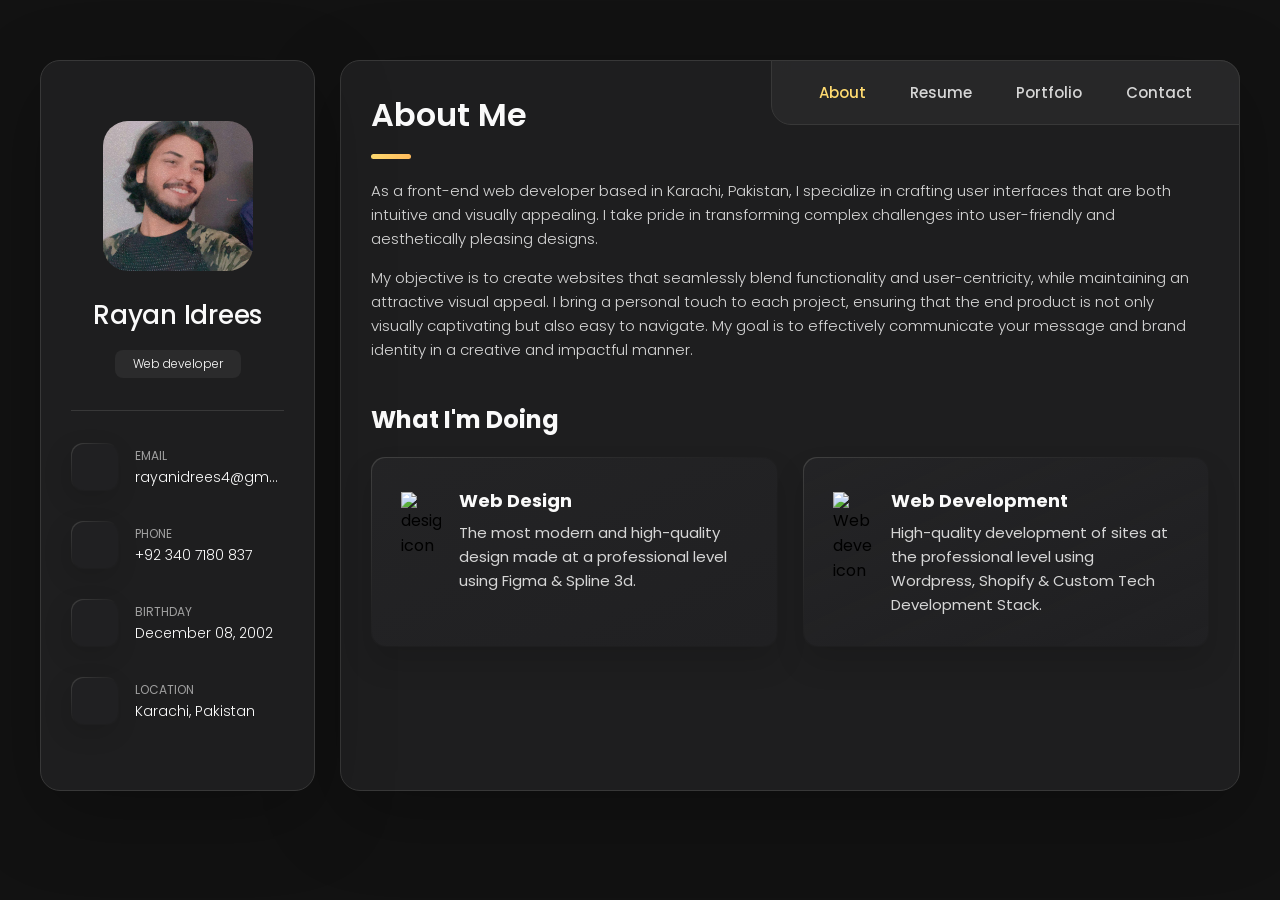
==== commit d07f2a83: "minor fixes" ====
--- a/index.html
+++ b/index.html
@@ -209,17 +209,12 @@
 
         <section class="about-text">
           <p>
-            I specialize in crafting intuitive and visually engaging user interfaces as a front-end Web developer. from Karachi, Pakistan, working in web development.
-            I enjoy
-            turning complex problems into simple, beautiful and intuitive designs.
+            As a front-end web developer based in Karachi, Pakistan, I specialize in crafting user interfaces that are both intuitive and visually appealing. I take pride in transforming complex challenges into user-friendly and aesthetically pleasing designs.
+
           </p>
 
           <p>
-            My job is to build your website so that it is functional and user-friendly but at the same time attractive.
-            Moreover, I
-            add personal touch to your product and make sure that is eye-catching and easy to use. My aim is to bring
-            across your
-            message and identity in the most creative way.
+            My objective is to create websites that seamlessly blend functionality and user-centricity, while maintaining an attractive visual appeal. I bring a personal touch to each project, ensuring that the end product is not only visually captivating but also easy to navigate. My goal is to effectively communicate your message and brand identity in a creative and impactful manner.
           </p>
         </section>
 
@@ -914,23 +909,7 @@
               </a>
             </li>
 
-            <li class="project-item  active" data-filter-item data-category="web development">
-              <a href="https://sageaccountant.com.au/">
-
-                <figure class="project-img">
-                  <div class="project-item-icon-box">
-                    <ion-icon name="eye-outline"></ion-icon>
-                  </div>
-
-                  <img src="portfolio-images/SageAccountant.png" alt="Accountant" loading="lazy">
-                </figure>
-
-                <h3 class="project-title">SageAccountant</h3>
-
-                <p class="project-category">Web developement</p>
-
-              </a>
-            </li>
+      
 
             <li class="project-item" data-filter-item data-category="game development">
               <a href="#">
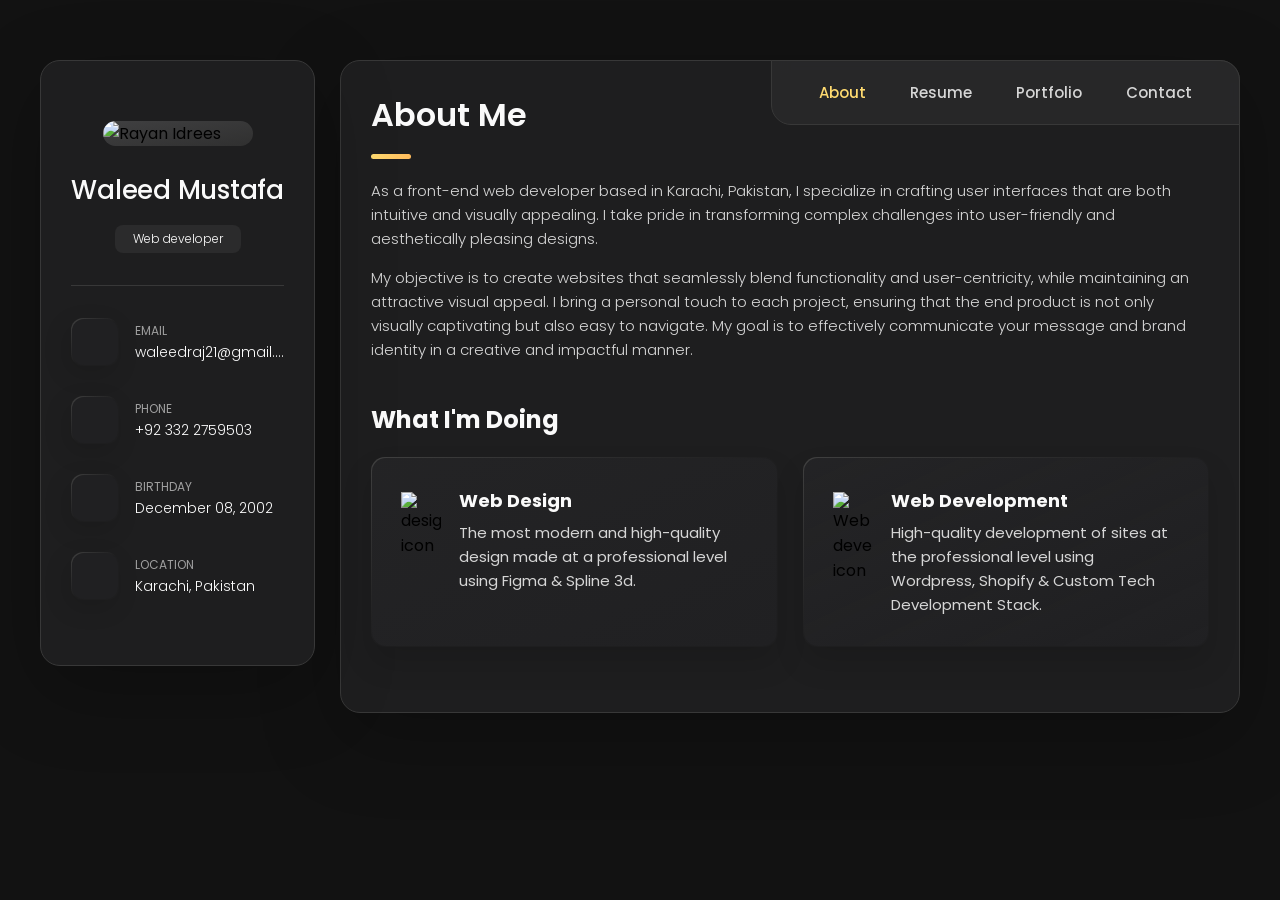
==== commit f64b3f10: "proper commit" ====
--- a/index.html
+++ b/index.html
@@ -5,7 +5,7 @@
   <meta charset="UTF-8">
   <meta http-equiv="X-UA-Compatible" content="IE=edge">
   <meta name="viewport" content="width=device-width, initial-scale=1.0">
-  <title>Rayan's Portfolio</title>
+  <title>Waleed's Portfolio</title>
 
   <!--
     - favicon
@@ -42,11 +42,11 @@
       <div class="sidebar-info">
 
         <figure class="avatar-box">
-          <img src="portfolio-images/Profile.jpg" alt="Rayan Idrees" width="80">
+          <img src="portfolio-images/Profile.jpeg" alt="Rayan Idrees" width="80">
         </figure>
 
         <div class="info-content">
-          <h1 class="name" title="Richard hanrick">Rayan Idrees</h1>
+          <h1 class="name" title="Richard hanrick">Waleed Mustafa</h1>
 
           <p class="title">Web developer</p>
         </div>
@@ -74,7 +74,7 @@
             <div class="contact-info">
               <p class="contact-title">Email</p>
 
-              <a href="mailto:rayanidrees4gmail.com" class="contact-link">rayanidrees4@gmail.com</a>
+              <a href="mailto:waleedraj21@gmail.com" class="contact-link">waleedraj21@gmail.com</a>
             </div>
 
           </li>
@@ -88,7 +88,7 @@
             <div class="contact-info">
               <p class="contact-title">Phone</p>
 
-              <a href="tel:+923407180837" class="contact-link">+92 340 7180 837</a>
+              <a href="tel:+923322759503" class="contact-link">+92 332 2759503</a>
             </div>
 
           </li>
@@ -128,7 +128,7 @@
         <ul class="social-list">
 
           <li class="social-item">
-            <a href="www.linkedin.com/in/rayan-idrees-435a56219" class="social-link">
+            <a href="https://www.linkedin.com/in/waleed-mustafa-96833323b/" class="social-link">
               <ion-icon name="logo-Linkedin"></ion-icon>
             </a>
           </li>
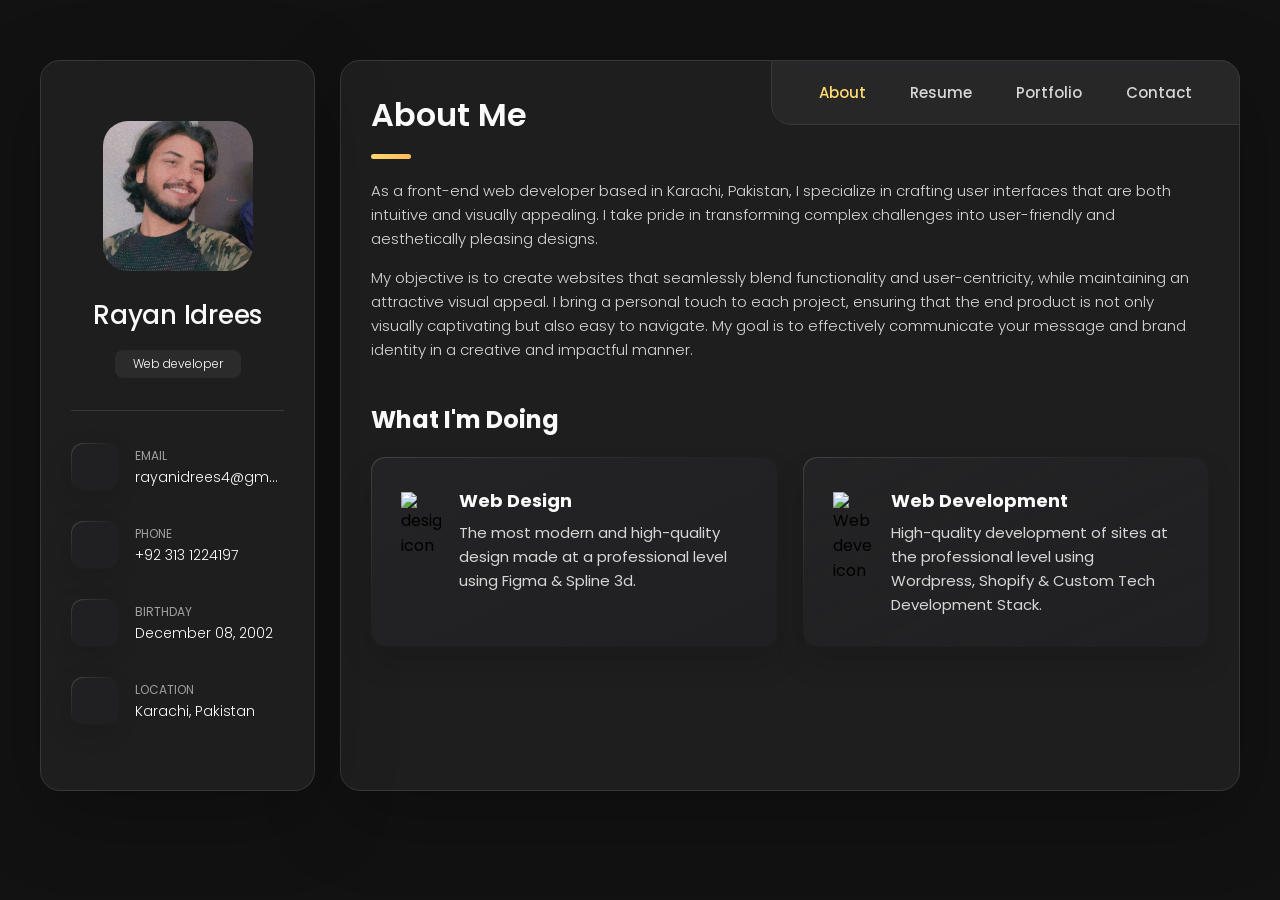
==== commit 330f2734: "idkkkkkk" ====
--- a/index.html
+++ b/index.html
@@ -5,7 +5,7 @@
   <meta charset="UTF-8">
   <meta http-equiv="X-UA-Compatible" content="IE=edge">
   <meta name="viewport" content="width=device-width, initial-scale=1.0">
-  <title>Waleed's Portfolio</title>
+  <title>Rayan's Portfolio</title>
 
   <!--
     - favicon
@@ -42,11 +42,11 @@
       <div class="sidebar-info">
 
         <figure class="avatar-box">
-          <img src="portfolio-images/Profile.jpeg" alt="Rayan Idrees" width="80">
+          <img src="portfolio-images/Profile.jpg" alt="Rayan Idrees" width="80">
         </figure>
 
         <div class="info-content">
-          <h1 class="name" title="Richard hanrick">Waleed Mustafa</h1>
+          <h1 class="name" title="Rayan Idrees">Rayan Idrees</h1>
 
           <p class="title">Web developer</p>
         </div>
@@ -74,7 +74,7 @@
             <div class="contact-info">
               <p class="contact-title">Email</p>
 
-              <a href="mailto:waleedraj21@gmail.com" class="contact-link">waleedraj21@gmail.com</a>
+              <a href="mailto:rayanidrees4@gmail.com" class="contact-link">rayanidrees4@gmail.com</a>
             </div>
 
           </li>
@@ -88,7 +88,7 @@
             <div class="contact-info">
               <p class="contact-title">Phone</p>
 
-              <a href="tel:+923322759503" class="contact-link">+92 332 2759503</a>
+              <a href="tel:+923131224197" class="contact-link">+92 313 1224197</a>
             </div>
 
           </li>
@@ -128,7 +128,7 @@
         <ul class="social-list">
 
           <li class="social-item">
-            <a href="https://www.linkedin.com/in/waleed-mustafa-96833323b/" class="social-link">
+            <a href="https://www.linkedin.com/in/rayan-idrees-435a56219" class="social-link">
               <ion-icon name="logo-Linkedin"></ion-icon>
             </a>
           </li>
